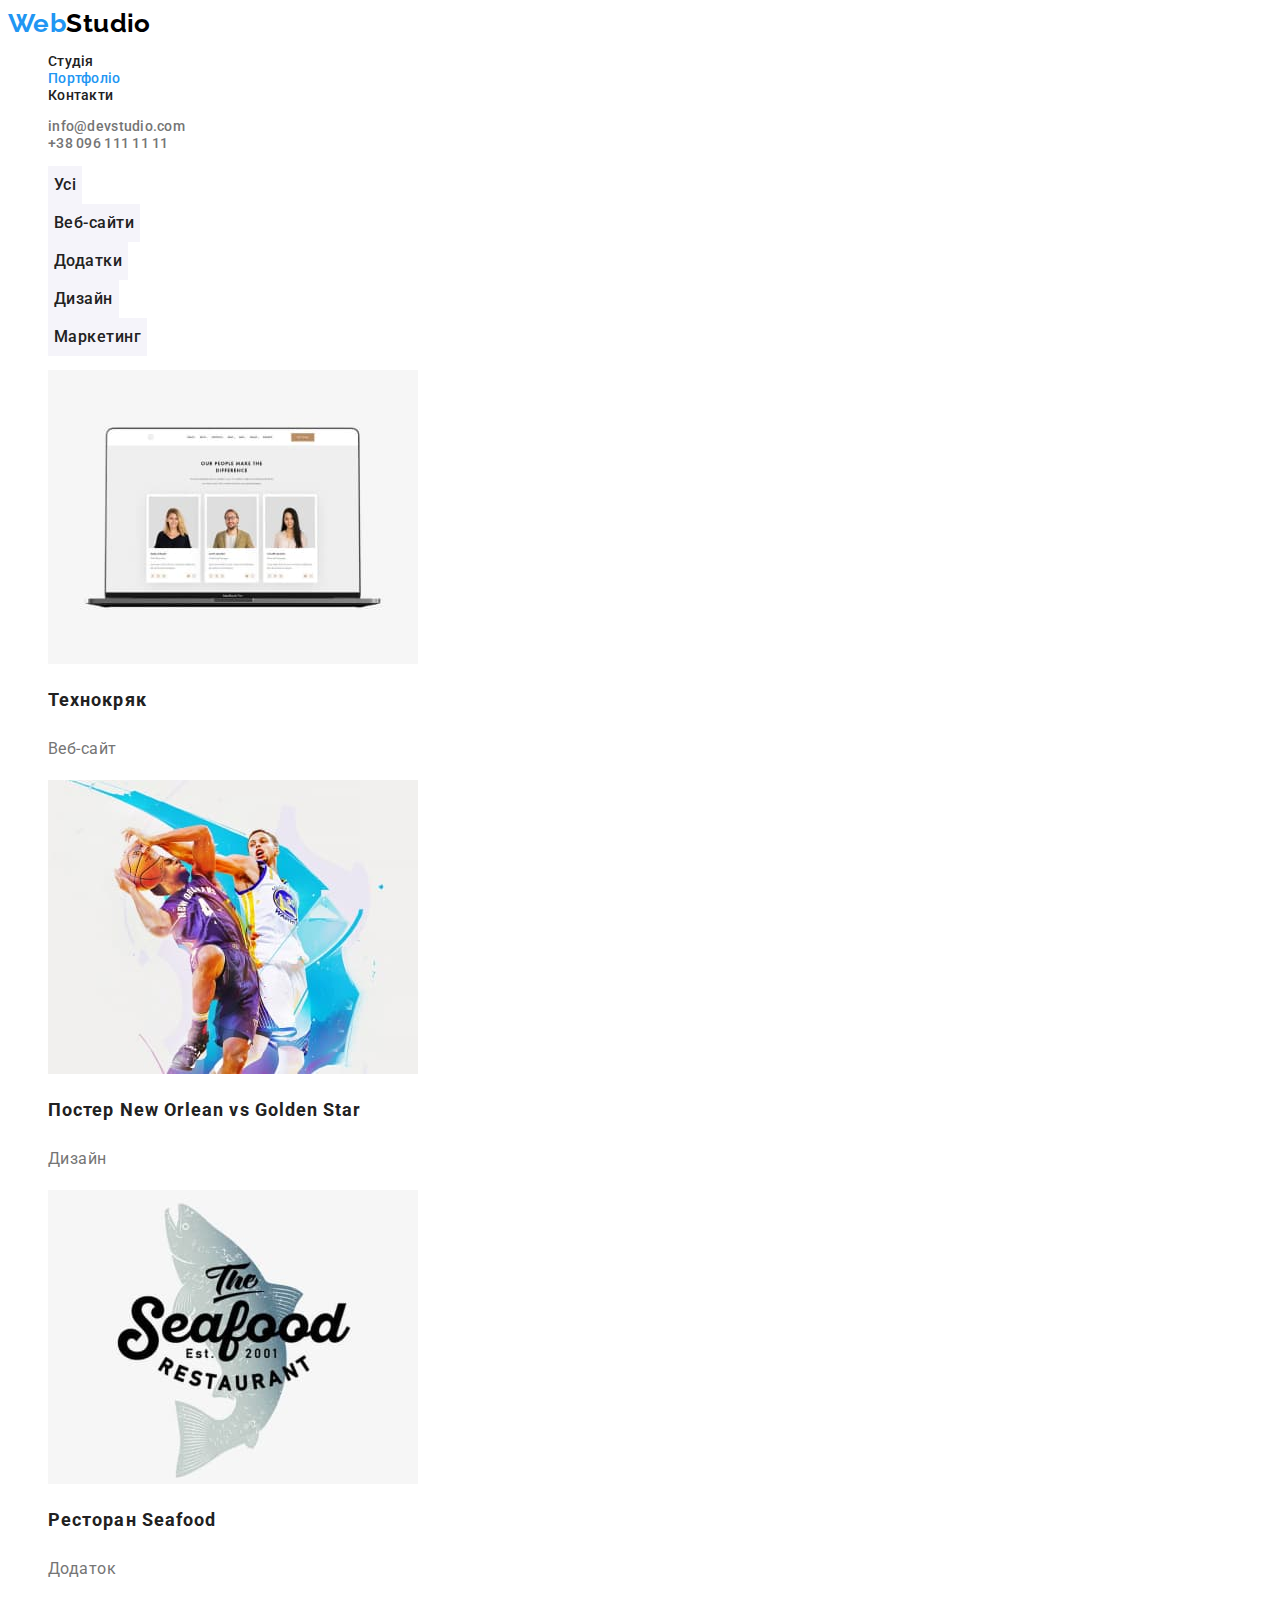
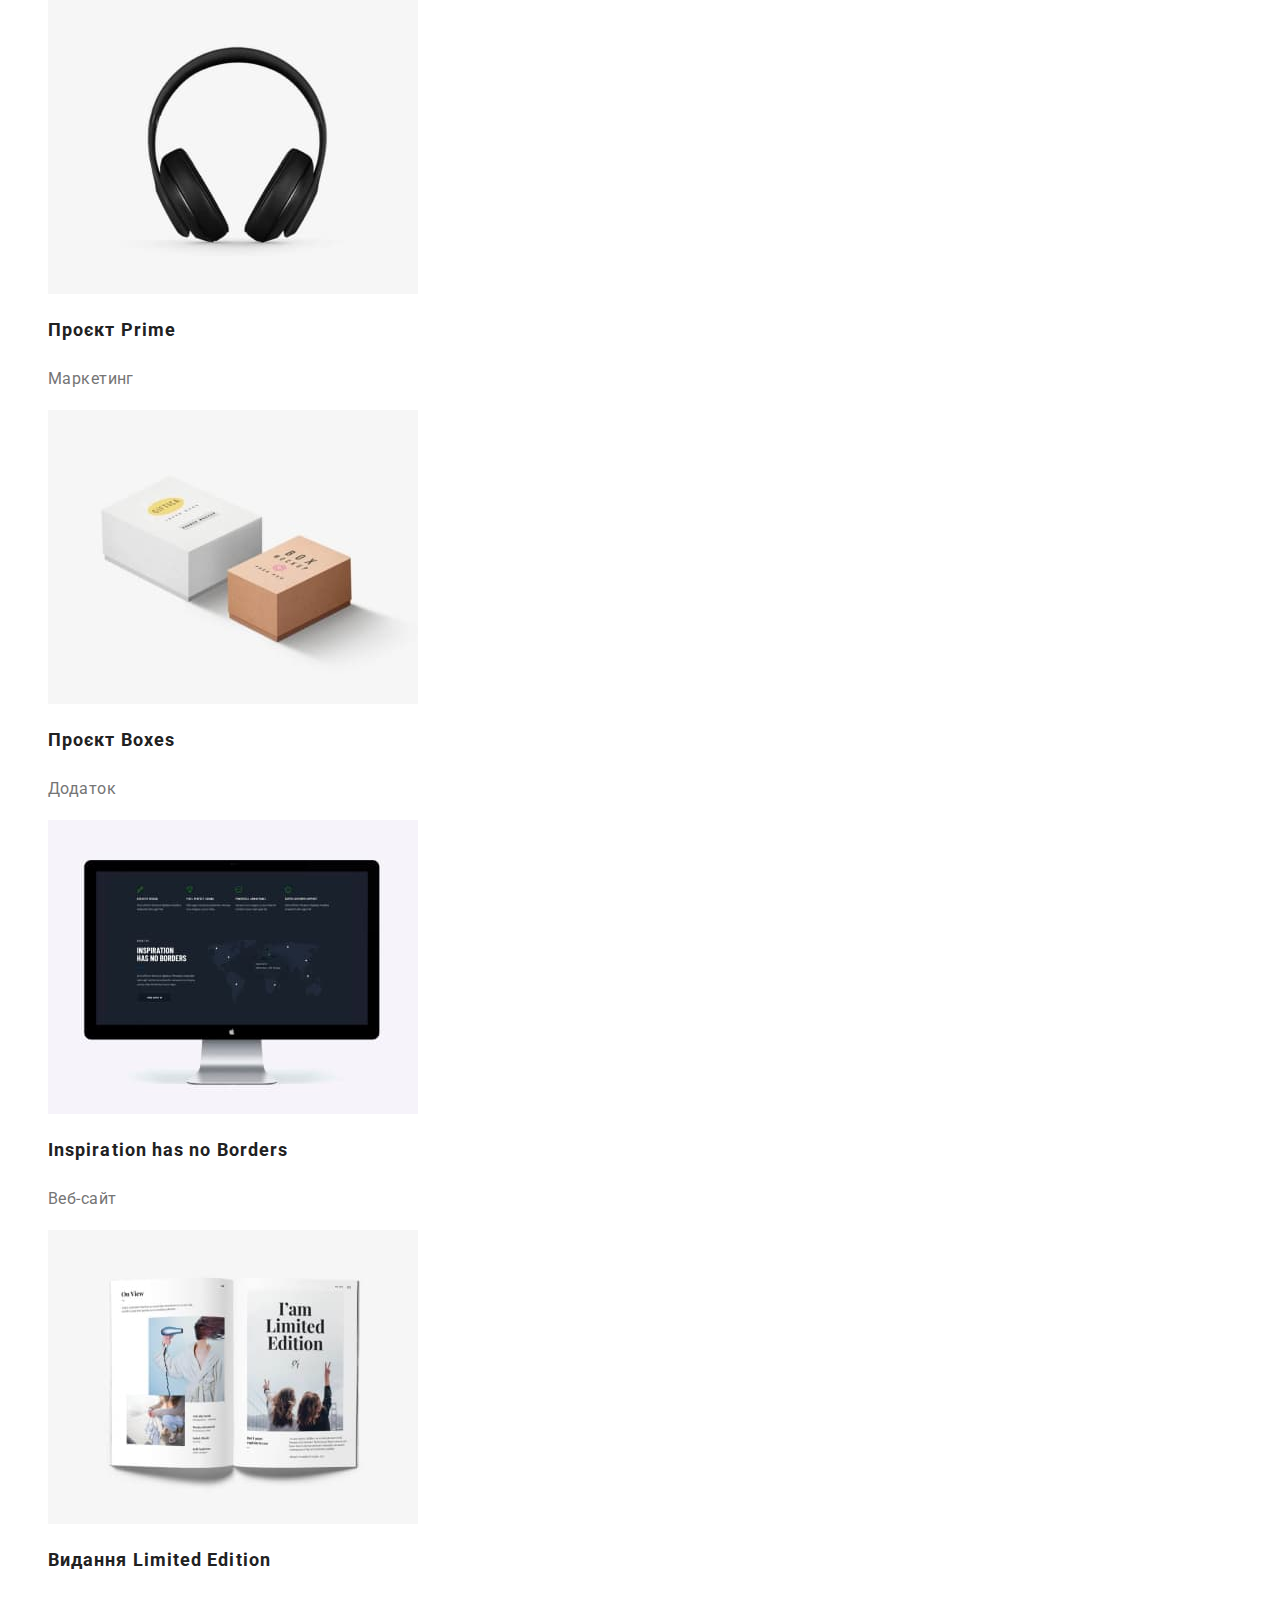
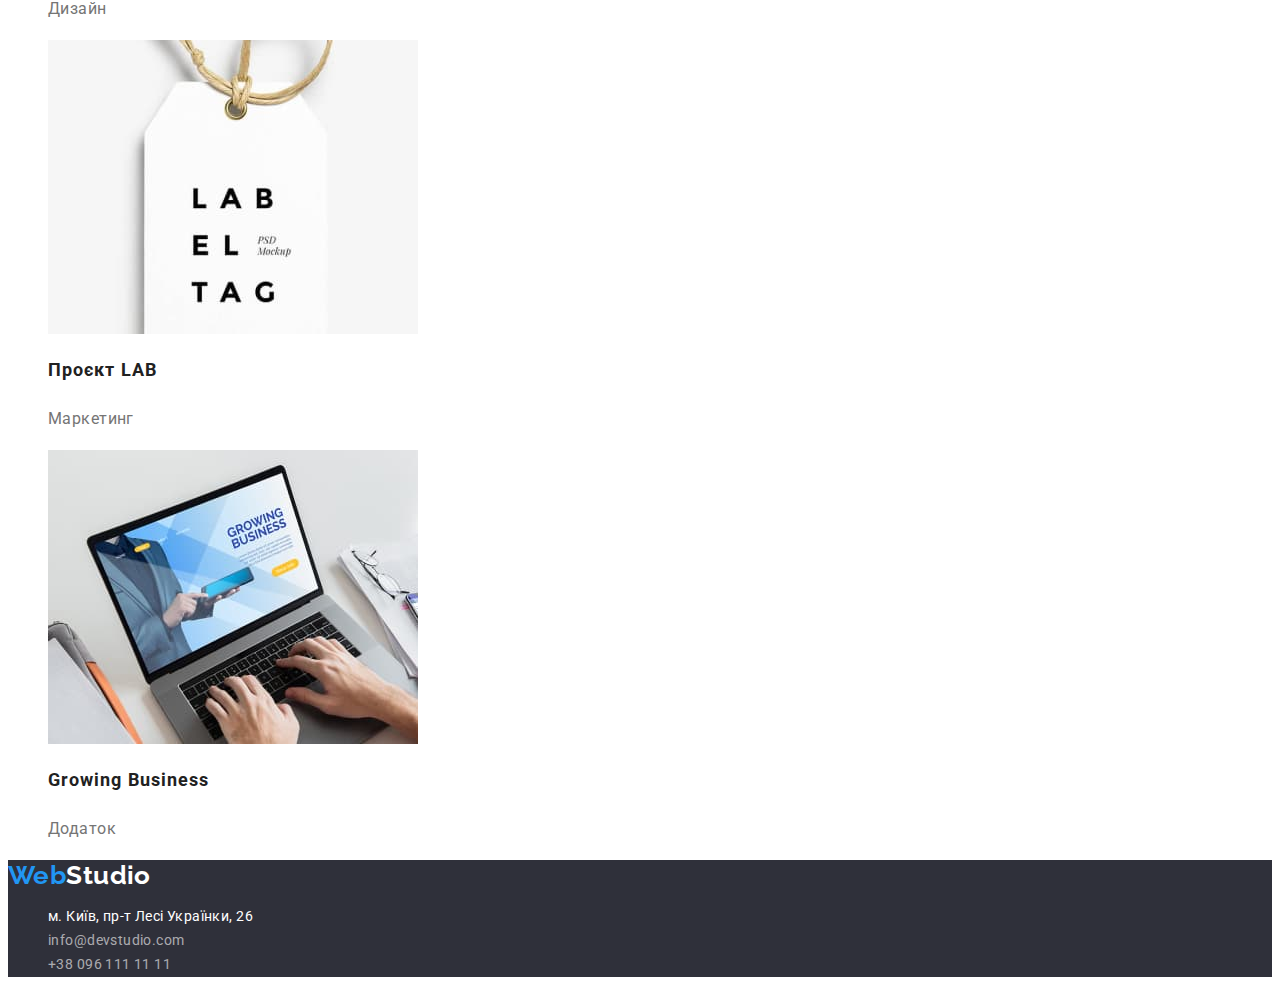
==== portfolio.html @ 0bc75263 "start" ====
<!DOCTYPE html>
<html lang="uk">
  <head>
    <meta charset="UTF-8" />
    <meta http-equiv="X-UA-Compatible" content="IE=edge" />
    <meta name="viewport" content="width=device-width, initial-scale=1.0" />
    <link rel="preconnect" href="https://fonts.googleapis.com" />
    <link rel="preconnect" href="https://fonts.gstatic.com" crossorigin />
    <link
      href="https://fonts.googleapis.com/css2?family=Raleway:wght@700&family=Roboto:wght@400;500;700;900&display=swap"
      rel="stylesheet"
    />
    <link rel="stylesheet" href="./css/styles.css" />
    <title>Портфоліо</title>
  </head>
  <body>
    <header>
      <nav>
        <a class="link logo" href=""
          >Web<span class="header-logo">Studio</span></a
        >
        <ul class="list">
          <li><a class="link header-nav" href="./index.html">Студія</a></li>
          <li><a class="link header-nav active-nav" href="">Портфоліо</a></li>
          <li><a class="link header-nav" href="">Контакти</a></li>
        </ul>
      </nav>

      <ul class="list">
        <li>
          <a class="link header-mail" href="mailto:info@devstudio.com"
            >info@devstudio.com</a
          >
        </li>
        <li>
          <a class="link header-tel" href="tel:+380961111111"
            >+38 096 111 11 11</a
          >
        </li>
      </ul>
    </header>

    <main>
      <section>
        <h1 class="visually-hidden">Портфоліо</h1>
        <ul class="list filter">
          <li>
            <button class="filter-button all-button" type="button">Усі</button>
          </li>
          <li>
            <button class="filter-button site-button" type="button">
              Веб-сайти
            </button>
          </li>
          <li>
            <button class="filter-button apps-button" type="button">
              Додатки
            </button>
          </li>
          <li>
            <button class="filter-button design-button" type="button">
              Дизайн
            </button>
          </li>
          <li>
            <button class="filter-button marketing-button" type="button">
              Маркетинг
            </button>
          </li>
        </ul>
        <ul class="list product">
          <li>
            <a class="link" href="">
              <img
                src="./images/portfolio/product1.jpg"
                alt="Сторінка"
                width="370"
                height="294"
              />
              <h2 class="product-title">Технокряк</h2>
              <p class="product-text">Веб-сайт</p>
            </a>
          </li>
          <li>
            <a class="link" href="">
              <img
                src="./images/portfolio/product2.jpg"
                alt="Баскетболісти"
                width="370"
                height="294"
              />
              <h2 class="product-title">Постер New Orlean vs Golden Star</h2>
              <p class="product-text">Дизайн</p>
            </a>
          </li>
          <li>
            <a class="link" href="">
              <img
                src="./images/portfolio/product3.jpg"
                alt="Риба"
                width="370"
                height="294"
              />
              <h2 class="product-title">Ресторан Seafood</h2>
              <p class="product-text">Додаток</p>
            </a>
          </li>
          <li>
            <a class="link" href="">
              <img
                src="./images/portfolio/product4.jpg"
                alt="Навушники"
                width="370"
                height="294"
              />
              <h2 class="product-title">Проєкт Prime</h2>
              <p class="product-text">Маркетинг</p>
            </a>
          </li>
          <li>
            <a class="link" href="">
              <img
                src="./images/portfolio/product5.jpg"
                alt="Дві коробки"
                width="370"
                height="294"
              />
              <h2 class="product-title">Проєкт Boxes</h2>
              <p class="product-text">Додаток</p>
            </a>
          </li>
          <li>
            <a class="link" href="">
              <img
                src="./images/portfolio/product6.jpg"
                alt="Сторінка"
                width="370"
                height="294"
              />
              <h2 class="product-title">Inspiration has no Borders</h2>
              <p class="product-text">Веб-сайт</p>
            </a>
          </li>
          <li>
            <a class="link" href="">
              <img
                src="./images/portfolio/product7.jpg"
                alt="Книга"
                width="370"
                height="294"
              />
              <h2 class="product-title">Видання Limited Edition</h2>
              <p class="product-text">Дизайн</p>
            </a>
          </li>
          <li>
            <a class="link" href="">
              <img
                src="./images/portfolio/product8.jpg"
                alt="Ярлик"
                width="370"
                height="294"
              />
              <h2 class="product-title">Проєкт LAB</h2>
              <p class="product-text">Маркетинг</p>
            </a>
          </li>
          <li>
            <a class="link" href="">
              <img
                src="./images/portfolio/product9.jpg"
                alt="Ноутбук"
                width="370"
                height="294"
              />
              <h2 class="product-title">Growing Business</h2>
              <p class="product-text">Додаток</p>
            </a>
          </li>
        </ul>
      </section>
    </main>

    <footer class="footer">
      <a class="link logo" href=""
        >Web<span class="footer-logo">Studio</span></a
      >
      <address>
        <ul class="list">
          <li>
            <a
              class="link footer-adress"
              href="https://goo.gl/maps/MHM2jNzYWEJxc3hFA"
              target="_blank"
              rel="noreferrer noopener"
              >м. Київ, пр-т Лесі Українки, 26</a
            >
          </li>
          <li>
            <a class="link footer-mail" href="mailto:info@devstudio.com"
              >info@devstudio.com</a
            >
          </li>
          <li>
            <a class="link footer-tel" href="tel:+380961111111"
              >+38 096 111 11 11</a
            >
          </li>
        </ul>
      </address>
    </footer>
  </body>
</html>
---- css/styles.css ----
:root {
  --primary-text-color: #212121;
  --secondery-text-color: #757575;
  --herobtntext-primbgd-color: #ffffff;
  --footer-mail-tel-color: rgba(255, 255, 255, 0.6);

  --hero-footer-bgd-color: #2f303a;
  --filter-btn-bgd-color: #f5f4fa;
  --btnbgd-linkactive-color: #2196f3;
  --btnhero-activebgd-color: #188ce8;
}

body {
  font-family: "Roboto", sans-serif;
  color: var(--primary-text-color);
  background-color: var(--herobtntext-primbgd-color);
  font-size: 14px;
  letter-spacing: 0.03em;
}

.list {
  list-style: none;
}

.link {
  text-decoration: none;
}

/* -------------------------Header------------------ */
.logo {
  font-family: "Raleway", sans-serif;
  font-weight: 700;
  font-size: 26px;
  line-height: 1.19;
  color: var(--btnbgd-linkactive-color);
}

.header-logo {
  color: #000000;
}

.header-nav {
  font-weight: 500;
  line-height: 1.14;
  letter-spacing: 0.02em;
  color: var(--primary-text-color);
}


.active-nav {
  color: var(--btnbgd-linkactive-color);
}

.header-nav:hover,
.header-nav:focus {
  color: var(--btnbgd-linkactive-color);
}

.header-tel,
.header-mail {
  font-weight: 500;
  line-height: 1.14;
  letter-spacing: 0.02em;
  color: var(--secondery-text-color);
}

.header-tel:hover,
.header-tel:focus,
.header-mail:hover,
.header-mail:focus {
  color: var(--btnbgd-linkactive-color);
}
/* ------------------------Main ---------------------*/
/* Hero */
.hero {
  background-color: var(--hero-footer-bgd-color);
}

.hero-title {
  font-weight: 900;
  font-size: 44px;
  line-height: 1.36;
  text-align: center;
  letter-spacing: 0.06em;
  text-transform: uppercase;

  color: var(--herobtntext-primbgd-color);
}

.hero-button {
  font-family: inherit;
  font-weight: 700;
  font-size: 16px;
  line-height: 1.88;
  letter-spacing: 0.06em;
  color: var(--herobtntext-primbgd-color);
  background-color: var(--btnbgd-linkactive-color);
  box-shadow: 0px 4px 4px rgba(0, 0, 0, 0.15);
  border-radius: 4px;
}

.hero-button:hover,
.hero-button:focus {
  background: var(--btnhero-activebgd-color);
}

/* Features */

/* ------------hidden title------------ */
.visually-hidden {
  position: absolute;
  width: 1px;
  height: 1px;
  margin: -1px;
  border: 0;
  padding: 0;
  white-space: nowrap;
  clip-path: inset(100%);
  clip: rect(0 0 0 0);
  overflow: hidden;
}
/* ------------hidden title------------ */
.features-title {
  font-weight: 700;
  font-size: 14px;
  line-height: 1.14;
  text-transform: uppercase;
}

.features-text {
  line-height: 1.71;
  color: var(--secondery-text-color);
}

/* Applications */
.apps,
.team {
  font-weight: 700;
  font-size: 36px;
  line-height: 1.17;
  text-align: center;
}

/* Team */
.team-member {
  font-weight: 500;
  font-size: 16px;
  line-height: 1.19;
}

.team-position {
  font-size: 16px;
  line-height: 1.19;
  color: var(--secondery-text-color);
}

/* ------------------------Footer--------------------- */
.footer {
  background-color: var(--hero-footer-bgd-color);
}

.footer-logo {
  color: var(--herobtntext-primbgd-color);
}

.footer-adress {
  font-style: normal;
  line-height: 1.71;
  color: var(--herobtntext-primbgd-color);
}

.footer-mail,
.footer-tel {
  font-style: normal;
  line-height: 1.71;
  color: var(--footer-mail-tel-color);
}

.footer-adress:hover,
.footer-adress:focus,
.footer-mail:hover,
.footer-mail:focus,
.footer-tel:hover,
.footer-tel:focus {
  color: var(--btnbgd-linkactive-color);
}

/* -------------------------------------------------- */
/* Portfolio.html */
/* -------------------------------------------------- */

/* Main */
.filter-button {
  font-family: inherit;
  font-weight: 500;
  font-size: 16px;
  line-height: 1.62;
  text-align: center;
  letter-spacing: 0.03em;
  color: var(--primary-text-color);

  height: 38px;
  background: var(--filter-btn-bgd-color);
  border: none;

  cursor: pointer;
}

.filter-button:hover {
  background: var(--btnbgd-linkactive-color);
  box-shadow: 0px 3px 1px rgba(0, 0, 0, 0.1), 0px 1px 2px rgba(0, 0, 0, 0.08),
    0px 2px 2px rgba(0, 0, 0, 0.12);
  border-radius: 4px;
  color: var(--herobtntext-primbgd-color);
}

.product-title {
  font-weight: 700;
  font-size: 18px;
  line-height: 2;
  letter-spacing: 0.06em;
  color: var(--primary-text-color);
}

.product-text {
  font-size: 16px;
  line-height: 1.88;
  color: var(--secondery-text-color);
}
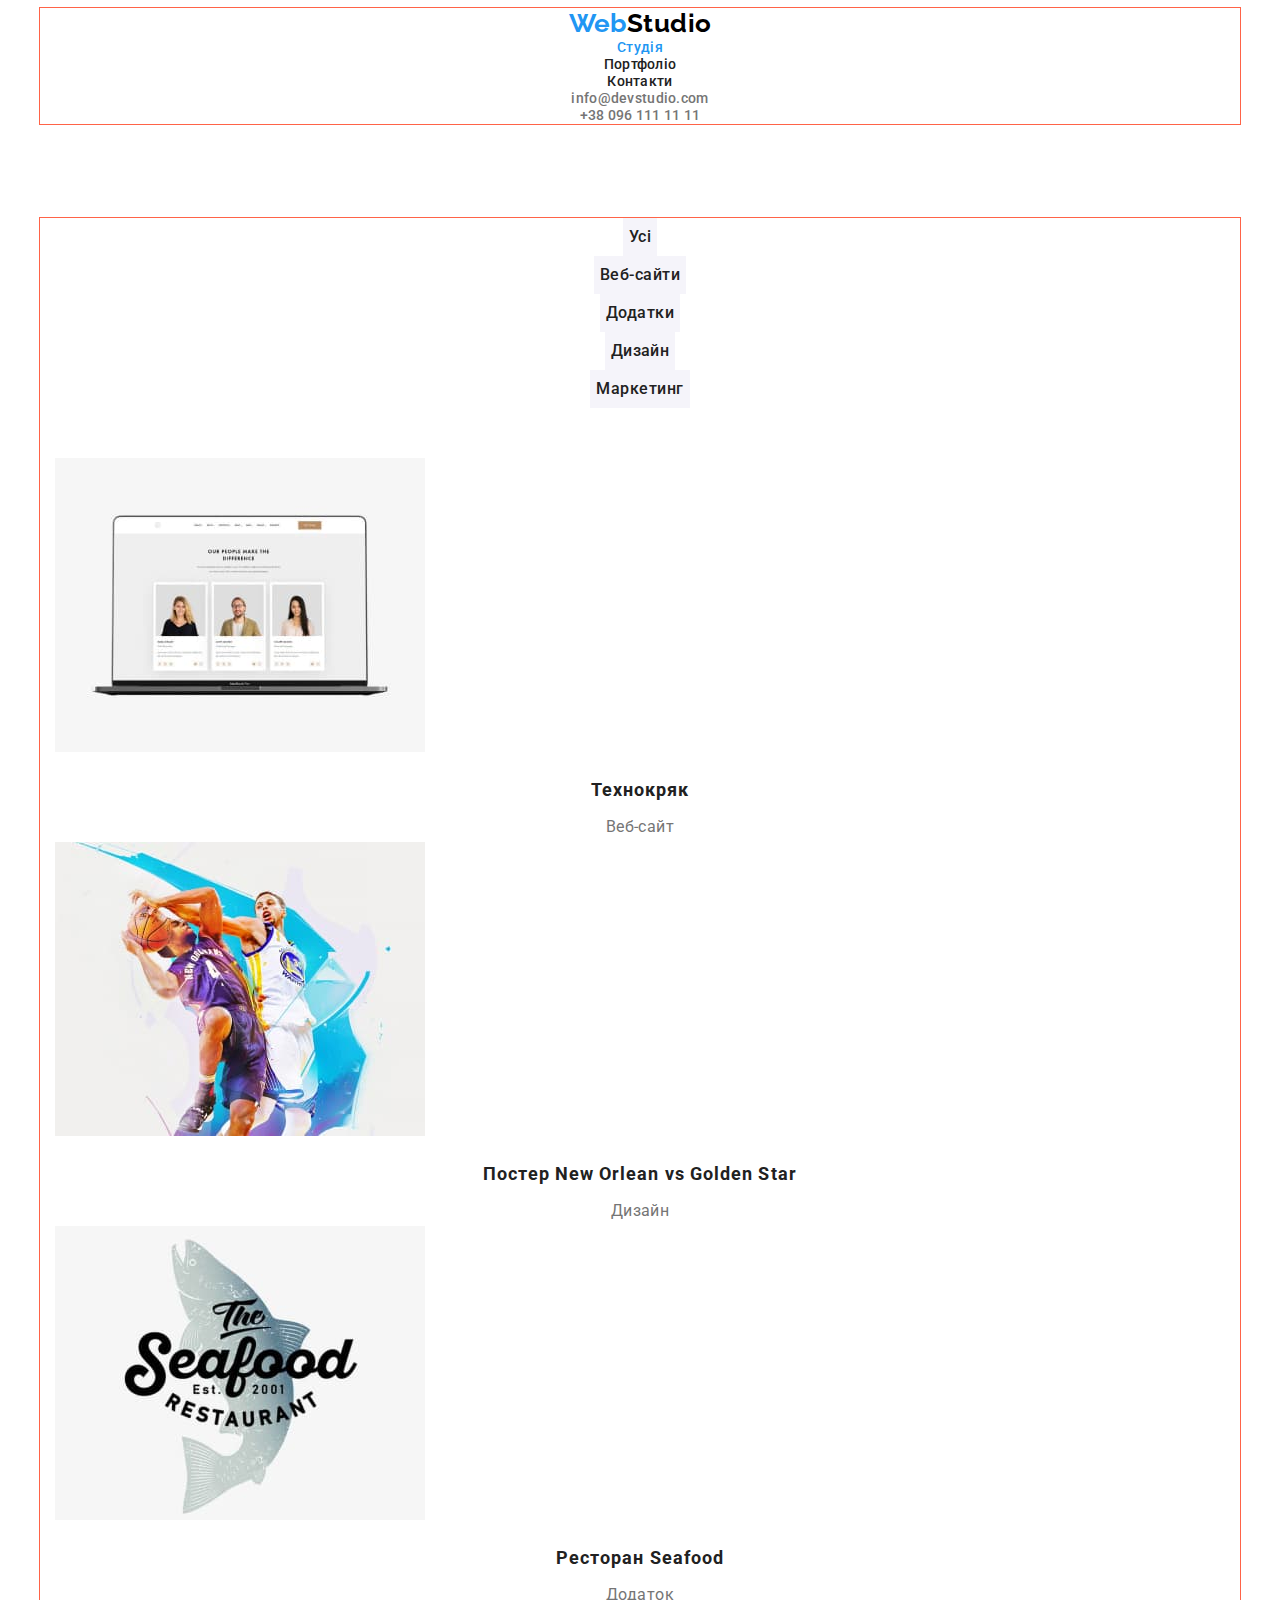
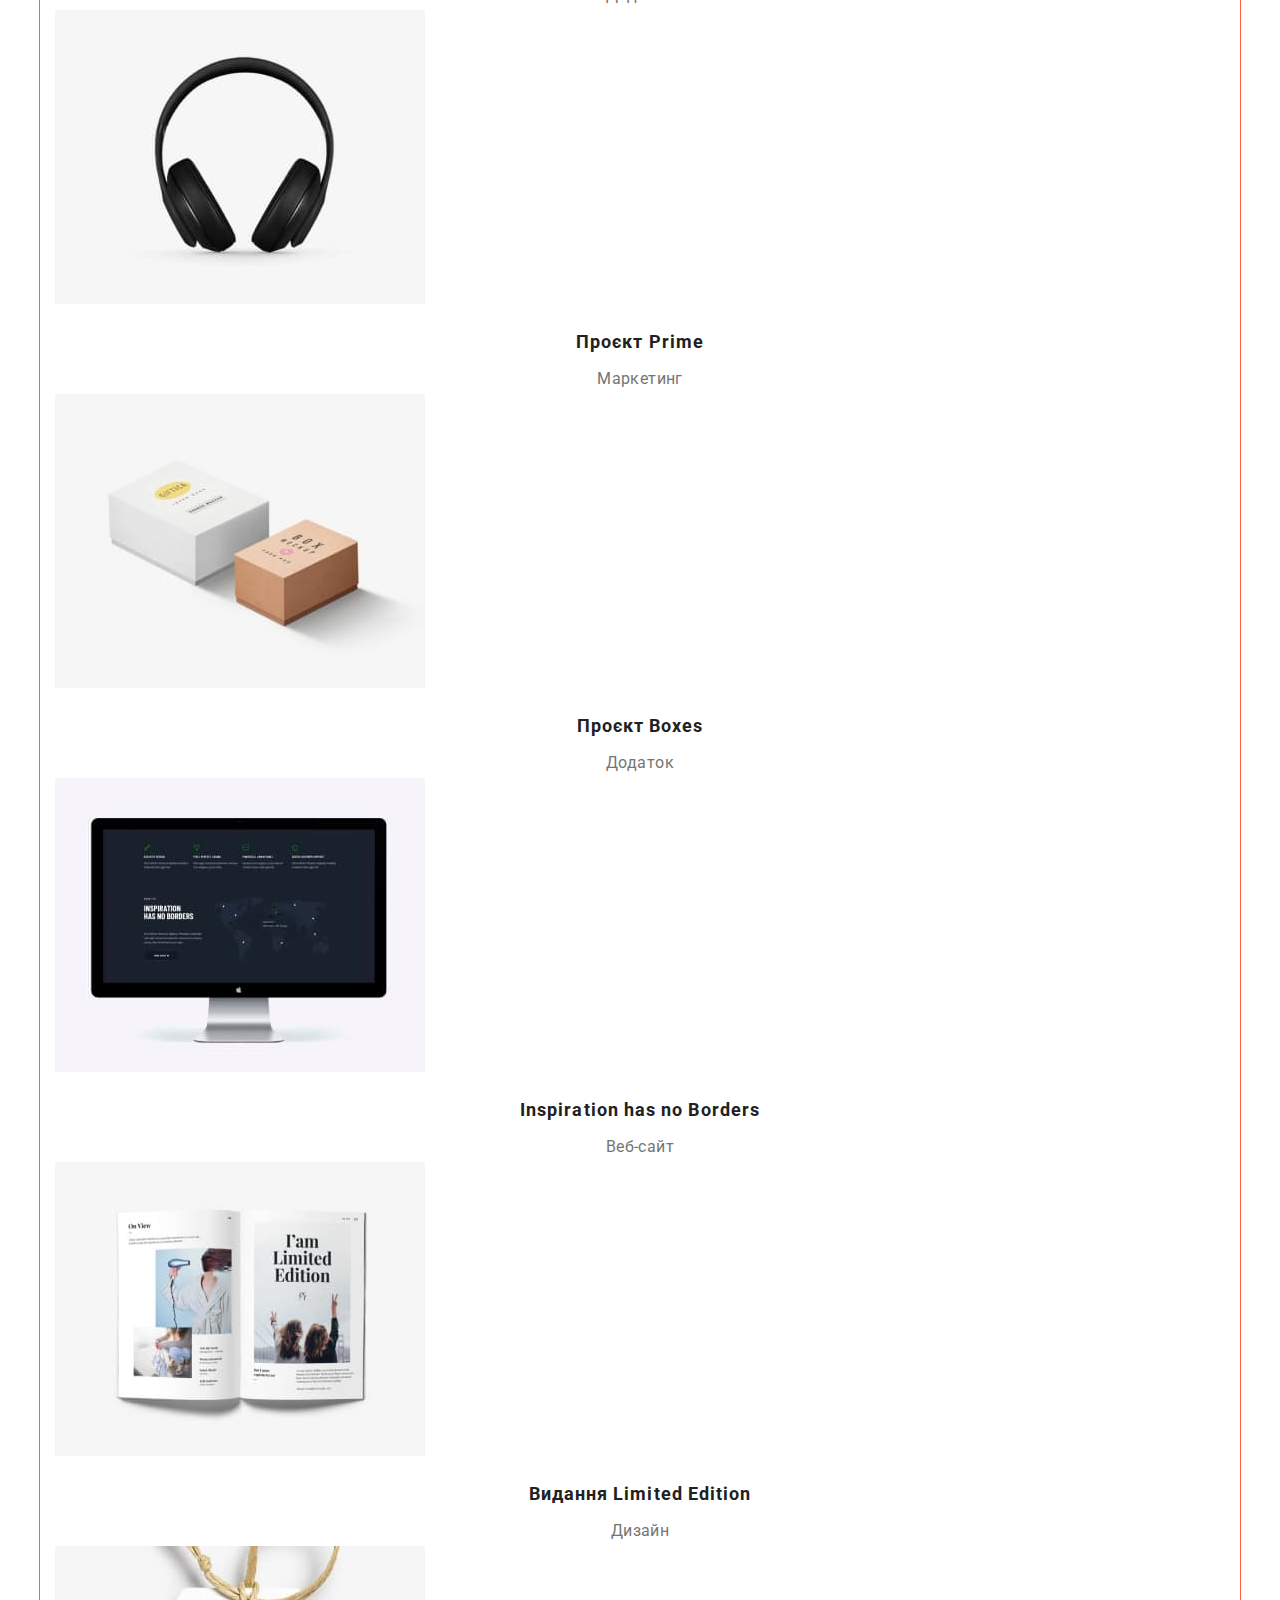
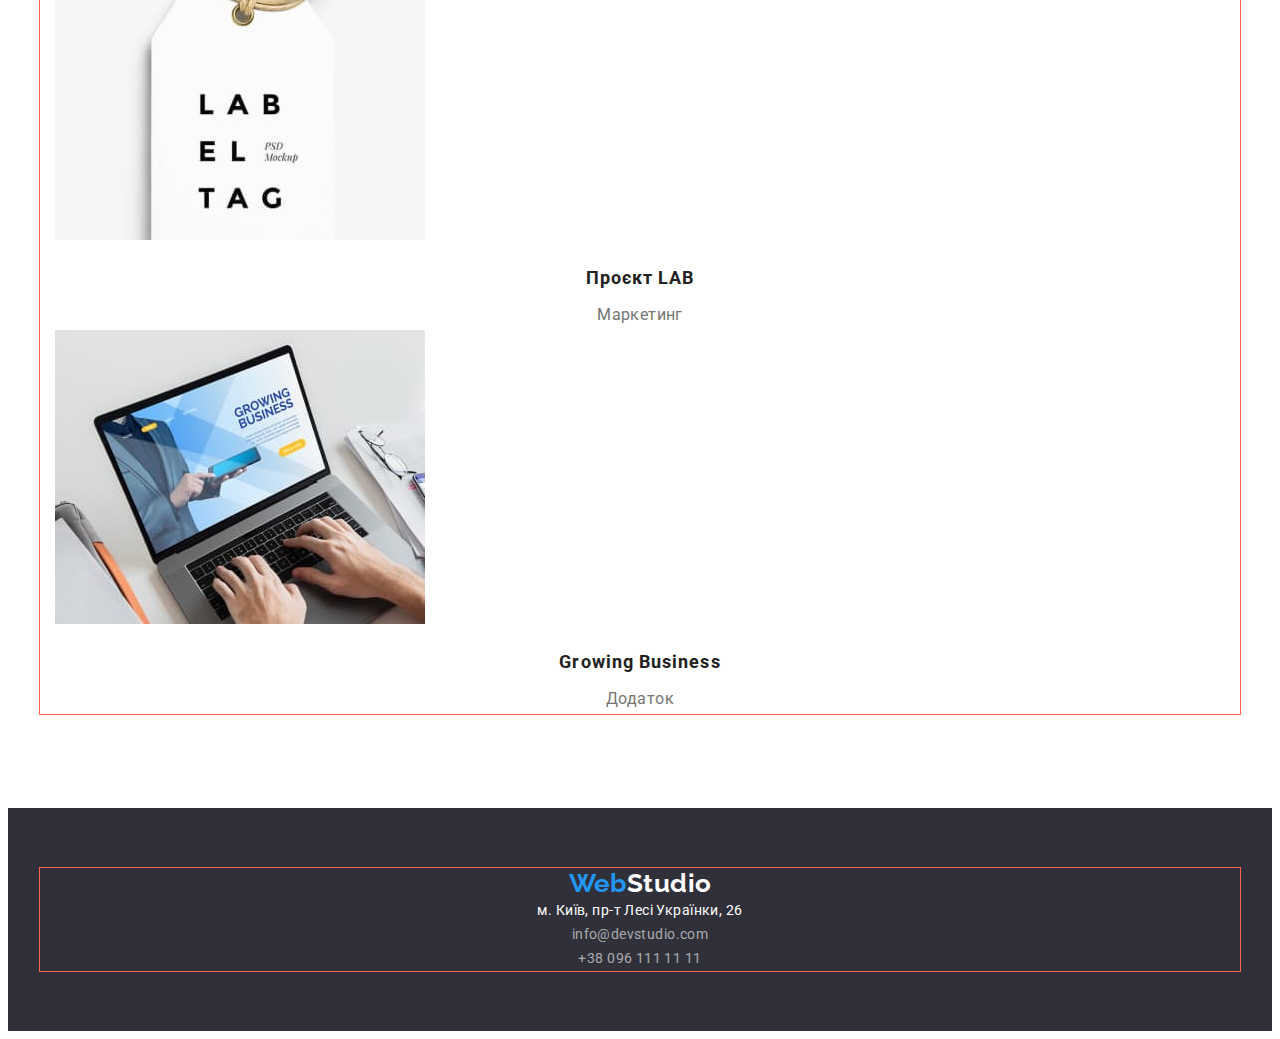
==== commit 41e324b9: "blocks" ====
--- a/portfolio.html
+++ b/portfolio.html
@@ -10,204 +10,221 @@
       href="https://fonts.googleapis.com/css2?family=Raleway:wght@700&family=Roboto:wght@400;500;700;900&display=swap"
       rel="stylesheet"
     />
+    <link
+      rel="stylesheet"
+      href="https://cdnjs.cloudflare.com/ajax/libs/modern-normalize/1.1.0/modern-normalize.min.css"
+      integrity="sha512-wpPYUAdjBVSE4KJnH1VR1HeZfpl1ub8YT/NKx4PuQ5NmX2tKuGu6U/JRp5y+Y8XG2tV+wKQpNHVUX03MfMFn9Q=="
+      crossorigin="anonymous"
+      referrerpolicy="no-referrer"
+    />
     <link rel="stylesheet" href="./css/styles.css" />
     <title>Портфоліо</title>
   </head>
   <body>
     <header>
-      <nav>
-        <a class="link logo" href=""
-          >Web<span class="header-logo">Studio</span></a
-        >
+      <div class="container">
+        <nav>
+          <a class="link logo" href=""
+            >Web<span class="header-logo">Studio</span></a
+          >
+          <ul class="list">
+            <li><a class="link header-nav active-nav" href="">Студія</a></li>
+            <li>
+              <a class="link header-nav" href="./portfolio.html">Портфоліо</a>
+            </li>
+            <li><a class="link header-nav" href="">Контакти</a></li>
+          </ul>
+        </nav>
+
         <ul class="list">
-          <li><a class="link header-nav" href="./index.html">Студія</a></li>
-          <li><a class="link header-nav active-nav" href="">Портфоліо</a></li>
-          <li><a class="link header-nav" href="">Контакти</a></li>
+          <li>
+            <a class="link header-mail" href="mailto:info@devstudio.com"
+              >info@devstudio.com</a
+            >
+          </li>
+          <li>
+            <a class="link header-tel" href="tel:+380961111111"
+              >+38 096 111 11 11</a
+            >
+          </li>
         </ul>
-      </nav>
-
-      <ul class="list">
-        <li>
-          <a class="link header-mail" href="mailto:info@devstudio.com"
-            >info@devstudio.com</a
-          >
-        </li>
-        <li>
-          <a class="link header-tel" href="tel:+380961111111"
-            >+38 096 111 11 11</a
-          >
-        </li>
-      </ul>
+      </div>
     </header>
 
     <main>
-      <section>
-        <h1 class="visually-hidden">Портфоліо</h1>
-        <ul class="list filter">
-          <li>
-            <button class="filter-button all-button" type="button">Усі</button>
-          </li>
-          <li>
-            <button class="filter-button site-button" type="button">
-              Веб-сайти
-            </button>
-          </li>
-          <li>
-            <button class="filter-button apps-button" type="button">
-              Додатки
-            </button>
-          </li>
-          <li>
-            <button class="filter-button design-button" type="button">
-              Дизайн
-            </button>
-          </li>
-          <li>
-            <button class="filter-button marketing-button" type="button">
-              Маркетинг
-            </button>
-          </li>
-        </ul>
-        <ul class="list product">
-          <li>
-            <a class="link" href="">
-              <img
-                src="./images/portfolio/product1.jpg"
-                alt="Сторінка"
-                width="370"
-                height="294"
-              />
-              <h2 class="product-title">Технокряк</h2>
-              <p class="product-text">Веб-сайт</p>
-            </a>
-          </li>
-          <li>
-            <a class="link" href="">
-              <img
-                src="./images/portfolio/product2.jpg"
-                alt="Баскетболісти"
-                width="370"
-                height="294"
-              />
-              <h2 class="product-title">Постер New Orlean vs Golden Star</h2>
-              <p class="product-text">Дизайн</p>
-            </a>
-          </li>
-          <li>
-            <a class="link" href="">
-              <img
-                src="./images/portfolio/product3.jpg"
-                alt="Риба"
-                width="370"
-                height="294"
-              />
-              <h2 class="product-title">Ресторан Seafood</h2>
-              <p class="product-text">Додаток</p>
-            </a>
-          </li>
-          <li>
-            <a class="link" href="">
-              <img
-                src="./images/portfolio/product4.jpg"
-                alt="Навушники"
-                width="370"
-                height="294"
-              />
-              <h2 class="product-title">Проєкт Prime</h2>
-              <p class="product-text">Маркетинг</p>
-            </a>
-          </li>
-          <li>
-            <a class="link" href="">
-              <img
-                src="./images/portfolio/product5.jpg"
-                alt="Дві коробки"
-                width="370"
-                height="294"
-              />
-              <h2 class="product-title">Проєкт Boxes</h2>
-              <p class="product-text">Додаток</p>
-            </a>
-          </li>
-          <li>
-            <a class="link" href="">
-              <img
-                src="./images/portfolio/product6.jpg"
-                alt="Сторінка"
-                width="370"
-                height="294"
-              />
-              <h2 class="product-title">Inspiration has no Borders</h2>
-              <p class="product-text">Веб-сайт</p>
-            </a>
-          </li>
-          <li>
-            <a class="link" href="">
-              <img
-                src="./images/portfolio/product7.jpg"
-                alt="Книга"
-                width="370"
-                height="294"
-              />
-              <h2 class="product-title">Видання Limited Edition</h2>
-              <p class="product-text">Дизайн</p>
-            </a>
-          </li>
-          <li>
-            <a class="link" href="">
-              <img
-                src="./images/portfolio/product8.jpg"
-                alt="Ярлик"
-                width="370"
-                height="294"
-              />
-              <h2 class="product-title">Проєкт LAB</h2>
-              <p class="product-text">Маркетинг</p>
-            </a>
-          </li>
-          <li>
-            <a class="link" href="">
-              <img
-                src="./images/portfolio/product9.jpg"
-                alt="Ноутбук"
-                width="370"
-                height="294"
-              />
-              <h2 class="product-title">Growing Business</h2>
-              <p class="product-text">Додаток</p>
-            </a>
-          </li>
-        </ul>
+      <section class="section">
+        <div class="container">
+          <h1 class="visually-hidden">Портфоліо</h1>
+          <ul class="list filter">
+            <li>
+              <button class="filter-button all-button" type="button">
+                Усі
+              </button>
+            </li>
+            <li>
+              <button class="filter-button site-button" type="button">
+                Веб-сайти
+              </button>
+            </li>
+            <li>
+              <button class="filter-button apps-button" type="button">
+                Додатки
+              </button>
+            </li>
+            <li>
+              <button class="filter-button design-button" type="button">
+                Дизайн
+              </button>
+            </li>
+            <li>
+              <button class="filter-button marketing-button" type="button">
+                Маркетинг
+              </button>
+            </li>
+          </ul>
+          <ul class="list product">
+            <li>
+              <a class="link" href="">
+                <img
+                  src="./images/portfolio/product1.jpg"
+                  alt="Сторінка"
+                  width="370"
+                  height="294"
+                />
+                <h2 class="product-title">Технокряк</h2>
+                <p class="product-text">Веб-сайт</p>
+              </a>
+            </li>
+            <li>
+              <a class="link" href="">
+                <img
+                  src="./images/portfolio/product2.jpg"
+                  alt="Баскетболісти"
+                  width="370"
+                  height="294"
+                />
+                <h2 class="product-title">Постер New Orlean vs Golden Star</h2>
+                <p class="product-text">Дизайн</p>
+              </a>
+            </li>
+            <li>
+              <a class="link" href="">
+                <img
+                  src="./images/portfolio/product3.jpg"
+                  alt="Риба"
+                  width="370"
+                  height="294"
+                />
+                <h2 class="product-title">Ресторан Seafood</h2>
+                <p class="product-text">Додаток</p>
+              </a>
+            </li>
+            <li>
+              <a class="link" href="">
+                <img
+                  src="./images/portfolio/product4.jpg"
+                  alt="Навушники"
+                  width="370"
+                  height="294"
+                />
+                <h2 class="product-title">Проєкт Prime</h2>
+                <p class="product-text">Маркетинг</p>
+              </a>
+            </li>
+            <li>
+              <a class="link" href="">
+                <img
+                  src="./images/portfolio/product5.jpg"
+                  alt="Дві коробки"
+                  width="370"
+                  height="294"
+                />
+                <h2 class="product-title">Проєкт Boxes</h2>
+                <p class="product-text">Додаток</p>
+              </a>
+            </li>
+            <li>
+              <a class="link" href="">
+                <img
+                  src="./images/portfolio/product6.jpg"
+                  alt="Сторінка"
+                  width="370"
+                  height="294"
+                />
+                <h2 class="product-title">Inspiration has no Borders</h2>
+                <p class="product-text">Веб-сайт</p>
+              </a>
+            </li>
+            <li>
+              <a class="link" href="">
+                <img
+                  src="./images/portfolio/product7.jpg"
+                  alt="Книга"
+                  width="370"
+                  height="294"
+                />
+                <h2 class="product-title">Видання Limited Edition</h2>
+                <p class="product-text">Дизайн</p>
+              </a>
+            </li>
+            <li>
+              <a class="link" href="">
+                <img
+                  src="./images/portfolio/product8.jpg"
+                  alt="Ярлик"
+                  width="370"
+                  height="294"
+                />
+                <h2 class="product-title">Проєкт LAB</h2>
+                <p class="product-text">Маркетинг</p>
+              </a>
+            </li>
+            <li>
+              <a class="link" href="">
+                <img
+                  src="./images/portfolio/product9.jpg"
+                  alt="Ноутбук"
+                  width="370"
+                  height="294"
+                />
+                <h2 class="product-title">Growing Business</h2>
+                <p class="product-text">Додаток</p>
+              </a>
+            </li>
+          </ul>
+        </div>
       </section>
     </main>
 
     <footer class="footer">
-      <a class="link logo" href=""
-        >Web<span class="footer-logo">Studio</span></a
-      >
-      <address>
-        <ul class="list">
-          <li>
-            <a
-              class="link footer-adress"
-              href="https://goo.gl/maps/MHM2jNzYWEJxc3hFA"
-              target="_blank"
-              rel="noreferrer noopener"
-              >м. Київ, пр-т Лесі Українки, 26</a
-            >
-          </li>
-          <li>
-            <a class="link footer-mail" href="mailto:info@devstudio.com"
-              >info@devstudio.com</a
-            >
-          </li>
-          <li>
-            <a class="link footer-tel" href="tel:+380961111111"
-              >+38 096 111 11 11</a
-            >
-          </li>
-        </ul>
-      </address>
+      <div class="container">
+        <a class="link logo" href=""
+          >Web<span class="footer-logo">Studio</span></a
+        >
+        <address>
+          <ul class="list">
+            <li>
+              <a
+                class="link footer-adress"
+                href="https://goo.gl/maps/MHM2jNzYWEJxc3hFA"
+                target="_blank"
+                rel="noreferrer noopener"
+                >м. Київ, пр-т Лесі Українки, 26</a
+              >
+            </li>
+            <li>
+              <a class="link footer-mail" href="mailto:info@devstudio.com"
+                >info@devstudio.com</a
+              >
+            </li>
+            <li>
+              <a class="link footer-tel" href="tel:+380961111111"
+                >+38 096 111 11 11</a
+              >
+            </li>
+          </ul>
+        </address>
+      </div>
     </footer>
   </body>
 </html>
--- a/css/styles.css
+++ b/css/styles.css
@@ -20,10 +20,31 @@
 
 .list {
   list-style: none;
+  padding: 0;
+  margin: 0;
 }
 
 .link {
   text-decoration: none;
+}
+
+img {
+  display: block;
+}
+
+.container {
+  width: 1170px;
+  padding-left: 15px;
+  padding-right: 15px;
+  margin-left: auto;
+  margin-right: auto;
+  text-align: center;
+  outline: 1px solid tomato;
+}
+
+.section {
+  padding-top: 94px;
+  padding-bottom: 94px;
 }
 
 /* -------------------------Header------------------ */
@@ -45,7 +66,6 @@
   letter-spacing: 0.02em;
   color: var(--primary-text-color);
 }
-
 
 .active-nav {
   color: var(--btnbgd-linkactive-color);
@@ -73,21 +93,39 @@
 /* ------------------------Main ---------------------*/
 /* Hero */
 .hero {
+  padding-top: 200px;
+  padding-bottom: 200px;
   background-color: var(--hero-footer-bgd-color);
 }
 
 .hero-title {
+  padding-bottom: 30px;
+  max-width: 696px;
+  display: block;
+  margin-left: auto;
+  margin-right: auto;
+
   font-weight: 900;
   font-size: 44px;
   line-height: 1.36;
-  text-align: center;
   letter-spacing: 0.06em;
   text-transform: uppercase;
 
   color: var(--herobtntext-primbgd-color);
+
+  margin-top: 0;
+  margin-bottom: 0;
 }
 
 .hero-button {
+  box-sizing: border-box;
+  display: block;
+  margin-left: auto;
+  margin-right: auto;
+
+  width: 216px;
+  height: 50px;
+  padding: 10px 10px;
   font-family: inherit;
   font-weight: 700;
   font-size: 16px;
@@ -97,6 +135,7 @@
   background-color: var(--btnbgd-linkactive-color);
   box-shadow: 0px 4px 4px rgba(0, 0, 0, 0.15);
   border-radius: 4px;
+  border-color: transparent;
 }
 
 .hero-button:hover,
@@ -125,37 +164,69 @@
   font-size: 14px;
   line-height: 1.14;
   text-transform: uppercase;
+
+  margin-top: 0;
+  margin-bottom: 10px;
 }
 
 .features-text {
   line-height: 1.71;
   color: var(--secondery-text-color);
+  margin-top: 0;
+  margin-bottom: 0;
 }
 
 /* Applications */
+.applications {
+  padding-top: 0;
+}
+
+.apps {
+  /* margin-bottom: 50px; */
+}
+
 .apps,
-.team {
+.team-title {
   font-weight: 700;
   font-size: 36px;
   line-height: 1.17;
   text-align: center;
+
+  margin-top: 0;
+  margin-bottom: 50px;
 }
 
 /* Team */
+.team {
+  background-color: var(--filter-btn-bgd-color);
+}
+
+.team-card {
+  padding-bottom: 30px;
+}
+
 .team-member {
   font-weight: 500;
   font-size: 16px;
   line-height: 1.19;
+
+  margin-top: 30px;
+  margin-bottom: 10px;
 }
 
 .team-position {
   font-size: 16px;
   line-height: 1.19;
   color: var(--secondery-text-color);
+
+  margin-top: 0;
+  margin-bottom: 0;
 }
 
 /* ------------------------Footer--------------------- */
 .footer {
+  padding-top: 60px;
+  padding-bottom: 60px;
   background-color: var(--hero-footer-bgd-color);
 }
 
@@ -190,6 +261,11 @@
 /* -------------------------------------------------- */
 
 /* Main */
+
+.filter {
+  margin-bottom: 50px;
+}
+
 .filter-button {
   font-family: inherit;
   font-weight: 500;
@@ -220,10 +296,15 @@
   line-height: 2;
   letter-spacing: 0.06em;
   color: var(--primary-text-color);
+  margin-top: 20px;
+  margin-bottom: 4px;
+
 }
 
 .product-text {
   font-size: 16px;
   line-height: 1.88;
   color: var(--secondery-text-color);
-}
+  margin-top: 0;
+  margin-bottom: 0;
+}
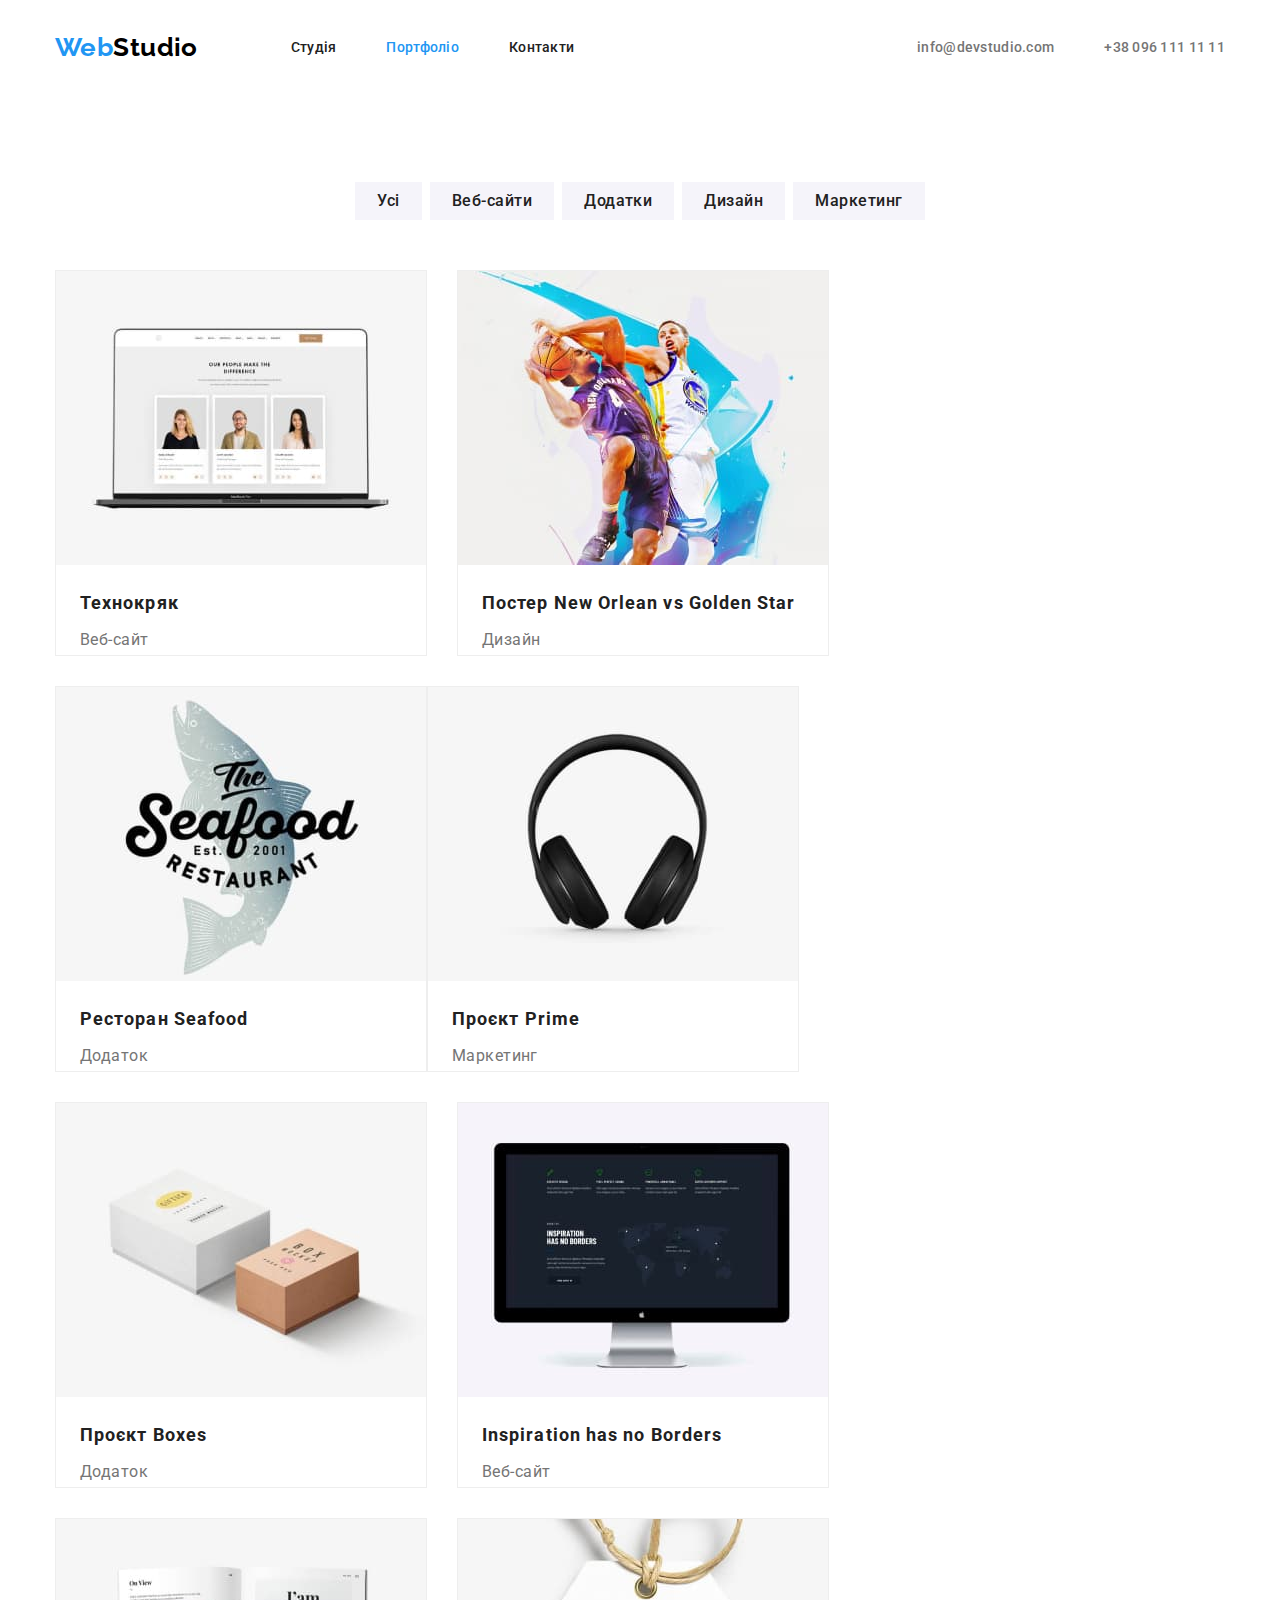
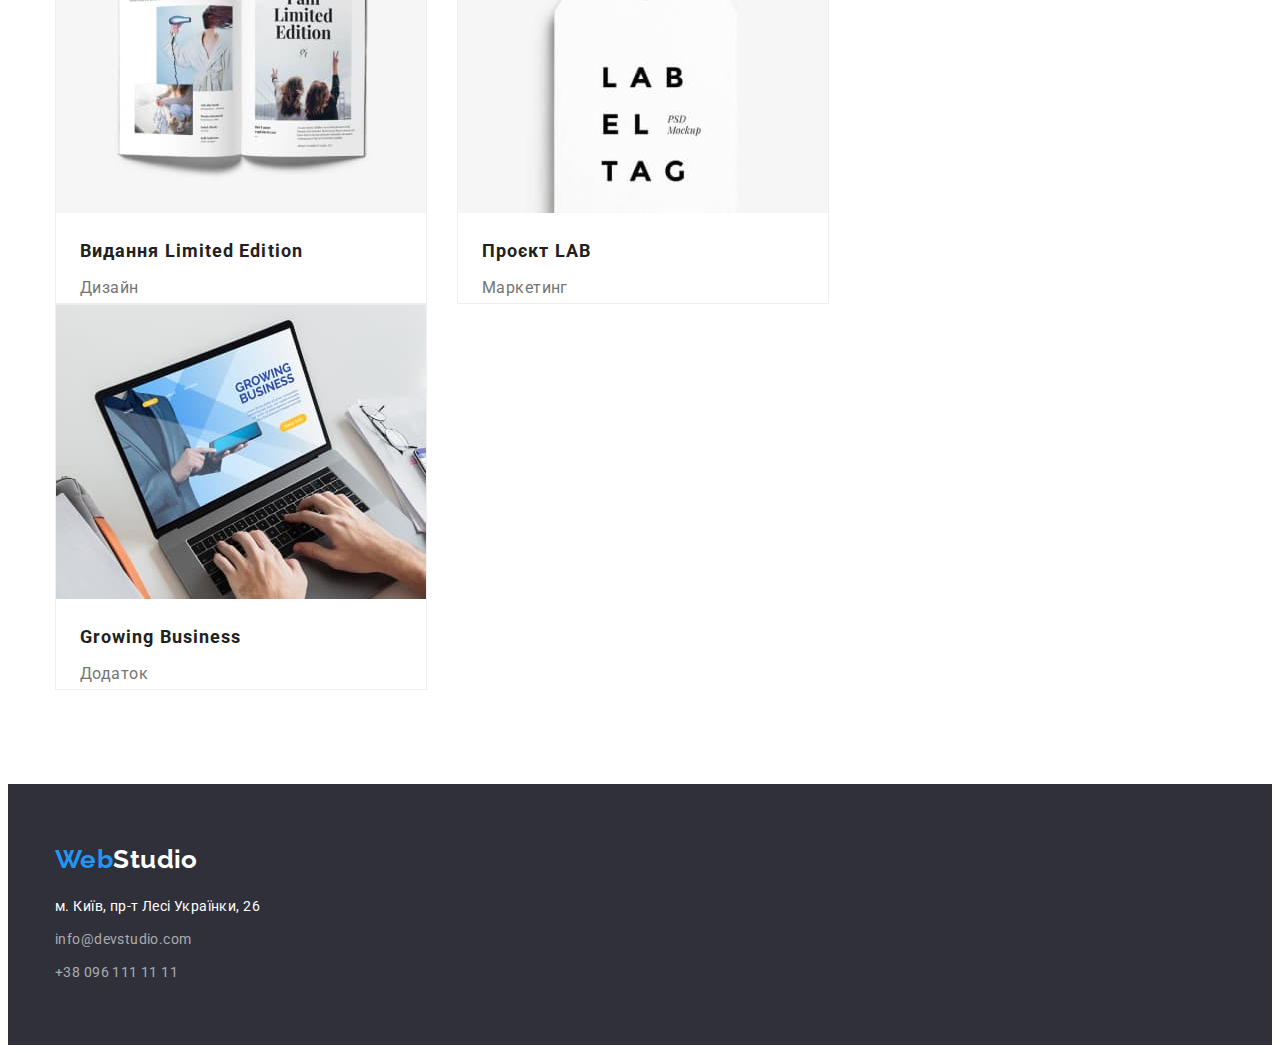
==== commit a27d7edd: "flex studio+portfolio" ====
--- a/portfolio.html
+++ b/portfolio.html
@@ -22,27 +22,27 @@
   </head>
   <body>
     <header>
-      <div class="container">
-        <nav>
+      <div class="container primary-nav">
+        <nav class="main-nav">
           <a class="link logo" href=""
             >Web<span class="header-logo">Studio</span></a
           >
-          <ul class="list">
-            <li><a class="link header-nav active-nav" href="">Студія</a></li>
-            <li>
-              <a class="link header-nav" href="./portfolio.html">Портфоліо</a>
-            </li>
-            <li><a class="link header-nav" href="">Контакти</a></li>
+          <ul class="list list-nav">
+            <li class="listnav-item"><a class="link header-nav" href="./index.html">Студія</a></li>
+            <li class="listnav-item">
+              <a class="link header-nav active-nav" href="">Портфоліо</a>
+            </li>
+            <li class="listnav-item"><a class="link header-nav" href="">Контакти</a></li>
           </ul>
         </nav>
 
-        <ul class="list">
-          <li>
+        <ul class="list list-contacts">
+          <li class="listcontacts-item">
             <a class="link header-mail" href="mailto:info@devstudio.com"
               >info@devstudio.com</a
             >
           </li>
-          <li>
+          <li class="listcontacts-item">
             <a class="link header-tel" href="tel:+380961111111"
               >+38 096 111 11 11</a
             >
@@ -56,34 +56,35 @@
         <div class="container">
           <h1 class="visually-hidden">Портфоліо</h1>
           <ul class="list filter">
-            <li>
+            <li class="filter-item">
               <button class="filter-button all-button" type="button">
                 Усі
               </button>
             </li>
-            <li>
+            <li class="filter-item">
               <button class="filter-button site-button" type="button">
                 Веб-сайти
               </button>
             </li>
-            <li>
+            <li class="filter-item">
               <button class="filter-button apps-button" type="button">
                 Додатки
               </button>
             </li>
-            <li>
+            <li class="filter-item">
               <button class="filter-button design-button" type="button">
                 Дизайн
               </button>
             </li>
-            <li>
+            <li class="filter-item">
               <button class="filter-button marketing-button" type="button">
                 Маркетинг
               </button>
-            </li>
-          </ul>
+            </li class="filter-item">
+          </ul>
+
           <ul class="list product">
-            <li>
+            <li class="product-item">
               <a class="link" href="">
                 <img
                   src="./images/portfolio/product1.jpg"
@@ -95,7 +96,7 @@
                 <p class="product-text">Веб-сайт</p>
               </a>
             </li>
-            <li>
+            <li class="product-item">
               <a class="link" href="">
                 <img
                   src="./images/portfolio/product2.jpg"
@@ -107,7 +108,7 @@
                 <p class="product-text">Дизайн</p>
               </a>
             </li>
-            <li>
+            <li class="product-item">
               <a class="link" href="">
                 <img
                   src="./images/portfolio/product3.jpg"
@@ -119,7 +120,7 @@
                 <p class="product-text">Додаток</p>
               </a>
             </li>
-            <li>
+            <li class="product-item">
               <a class="link" href="">
                 <img
                   src="./images/portfolio/product4.jpg"
@@ -131,7 +132,7 @@
                 <p class="product-text">Маркетинг</p>
               </a>
             </li>
-            <li>
+            <li class="product-item">
               <a class="link" href="">
                 <img
                   src="./images/portfolio/product5.jpg"
@@ -143,7 +144,7 @@
                 <p class="product-text">Додаток</p>
               </a>
             </li>
-            <li>
+            <li class="product-item">
               <a class="link" href="">
                 <img
                   src="./images/portfolio/product6.jpg"
@@ -155,7 +156,7 @@
                 <p class="product-text">Веб-сайт</p>
               </a>
             </li>
-            <li>
+            <li class="product-item">
               <a class="link" href="">
                 <img
                   src="./images/portfolio/product7.jpg"
@@ -167,7 +168,7 @@
                 <p class="product-text">Дизайн</p>
               </a>
             </li>
-            <li>
+            <li class="product-item">
               <a class="link" href="">
                 <img
                   src="./images/portfolio/product8.jpg"
@@ -179,7 +180,7 @@
                 <p class="product-text">Маркетинг</p>
               </a>
             </li>
-            <li>
+            <li class="product-item">
               <a class="link" href="">
                 <img
                   src="./images/portfolio/product9.jpg"
--- a/css/styles.css
+++ b/css/styles.css
@@ -30,16 +30,18 @@
 
 img {
   display: block;
+  max-width: 100%;
 }
 
 .container {
-  width: 1170px;
+  box-sizing: border-box;
+  width: 1200px;
   padding-left: 15px;
   padding-right: 15px;
   margin-left: auto;
   margin-right: auto;
   text-align: center;
-  outline: 1px solid tomato;
+  /* outline: 1px solid tomato; */
 }
 
 .section {
@@ -48,7 +50,20 @@
 }
 
 /* -------------------------Header------------------ */
+.primary-nav {
+  display: flex;
+  align-items: center;
+}
+
+.main-nav {
+  display: flex;
+  align-items: center;
+}
+
 .logo {
+  padding-top: 24px;
+  padding-bottom: 25px;
+
   font-family: "Raleway", sans-serif;
   font-weight: 700;
   font-size: 26px;
@@ -60,6 +75,15 @@
   color: #000000;
 }
 
+.list-nav {
+  display: flex;
+  margin-left: 93px;
+}
+
+.list-nav .listnav-item + .listnav-item {
+  margin-left: 50px;
+}
+
 .header-nav {
   font-weight: 500;
   line-height: 1.14;
@@ -74,6 +98,15 @@
 .header-nav:hover,
 .header-nav:focus {
   color: var(--btnbgd-linkactive-color);
+}
+
+.list-contacts {
+  display: flex;
+  margin-left: auto;
+}
+
+.list-contacts .listcontacts-item + .listcontacts-item {
+  margin-left: 50px;
 }
 
 .header-tel,
@@ -159,7 +192,21 @@
   overflow: hidden;
 }
 /* ------------hidden title------------ */
+.features-list {
+  display: flex;
+}
+
+.features-item {
+  width: 270px;
+  margin-right: 30px;
+}
+
+.features-item:last-child {
+  margin-right: 0;
+}
+
 .features-title {
+  text-align: left;
   font-weight: 700;
   font-size: 14px;
   line-height: 1.14;
@@ -170,6 +217,7 @@
 }
 
 .features-text {
+  text-align: left;
   line-height: 1.71;
   color: var(--secondery-text-color);
   margin-top: 0;
@@ -181,8 +229,16 @@
   padding-top: 0;
 }
 
-.apps {
-  /* margin-bottom: 50px; */
+.list-apps {
+  display: flex;
+}
+
+.apps-item {
+  margin-right: 30px;
+}
+
+.apps-item:last-child {
+  margin-right: 0;
 }
 
 .apps,
@@ -201,8 +257,22 @@
   background-color: var(--filter-btn-bgd-color);
 }
 
+.team-list {
+  display: flex;
+}
+
 .team-card {
+  width: 270px;
+  margin-right: 30px;
   padding-bottom: 30px;
+
+  box-shadow: 0px 1px 3px rgba(0, 0, 0, 0.12), 0px 1px 1px rgba(0, 0, 0, 0.14),
+    0px 2px 1px rgba(0, 0, 0, 0.2);
+  border-radius: 0px 0px 4px 4px;
+}
+
+.team-card:last-child {
+  margin-right: 0;
 }
 
 .team-member {
@@ -230,11 +300,24 @@
   background-color: var(--hero-footer-bgd-color);
 }
 
+.footer .container {
+  text-align: left;
+}
+
+.footer .logo {
+  display: inline-block;
+  padding-top: 0;
+  padding-bottom: 0;
+  margin-bottom: 20px;
+}
+
 .footer-logo {
   color: var(--herobtntext-primbgd-color);
 }
 
 .footer-adress {
+  display: inline-block;
+  margin-bottom: 9px;
   font-style: normal;
   line-height: 1.71;
   color: var(--herobtntext-primbgd-color);
@@ -256,6 +339,11 @@
   color: var(--btnbgd-linkactive-color);
 }
 
+.footer-mail {
+  display: inline-block;
+  margin-bottom: 9px;
+}
+
 /* -------------------------------------------------- */
 /* Portfolio.html */
 /* -------------------------------------------------- */
@@ -263,10 +351,14 @@
 /* Main */
 
 .filter {
+  display: flex;
+  justify-content: center;
   margin-bottom: 50px;
 }
 
 .filter-button {
+  padding: 6px 22px;
+
   font-family: inherit;
   font-weight: 500;
   font-size: 16px;
@@ -282,12 +374,41 @@
   cursor: pointer;
 }
 
+.filter-item {
+  margin-right: 8px;
+}
+
+.filter-item:last-child {
+  margin-right: 0;
+}
+
 .filter-button:hover {
   background: var(--btnbgd-linkactive-color);
   box-shadow: 0px 3px 1px rgba(0, 0, 0, 0.1), 0px 1px 2px rgba(0, 0, 0, 0.08),
     0px 2px 2px rgba(0, 0, 0, 0.12);
   border-radius: 4px;
   color: var(--herobtntext-primbgd-color);
+}
+
+.product {
+  display: flex;
+  flex-wrap: wrap;
+}
+
+.product-item {
+  width: 370px;
+margin-right: 30px;
+margin-bottom: 30px;
+
+border: 1px solid #EEEEEE;
+}
+
+.product-item:nth-child(3n) {
+  margin-right: 0;
+}
+
+.product-item:nth-last-child(-n + 3) {
+  margin-bottom: 0;
 }
 
 .product-title {
@@ -298,7 +419,9 @@
   color: var(--primary-text-color);
   margin-top: 20px;
   margin-bottom: 4px;
-
+  padding-left: 24px;
+  padding-right: 24px;
+  text-align: left;
 }
 
 .product-text {
@@ -307,4 +430,7 @@
   color: var(--secondery-text-color);
   margin-top: 0;
   margin-bottom: 0;
-}
+  padding-left: 24px;
+  padding-right: 24px;
+  text-align: left;
+}
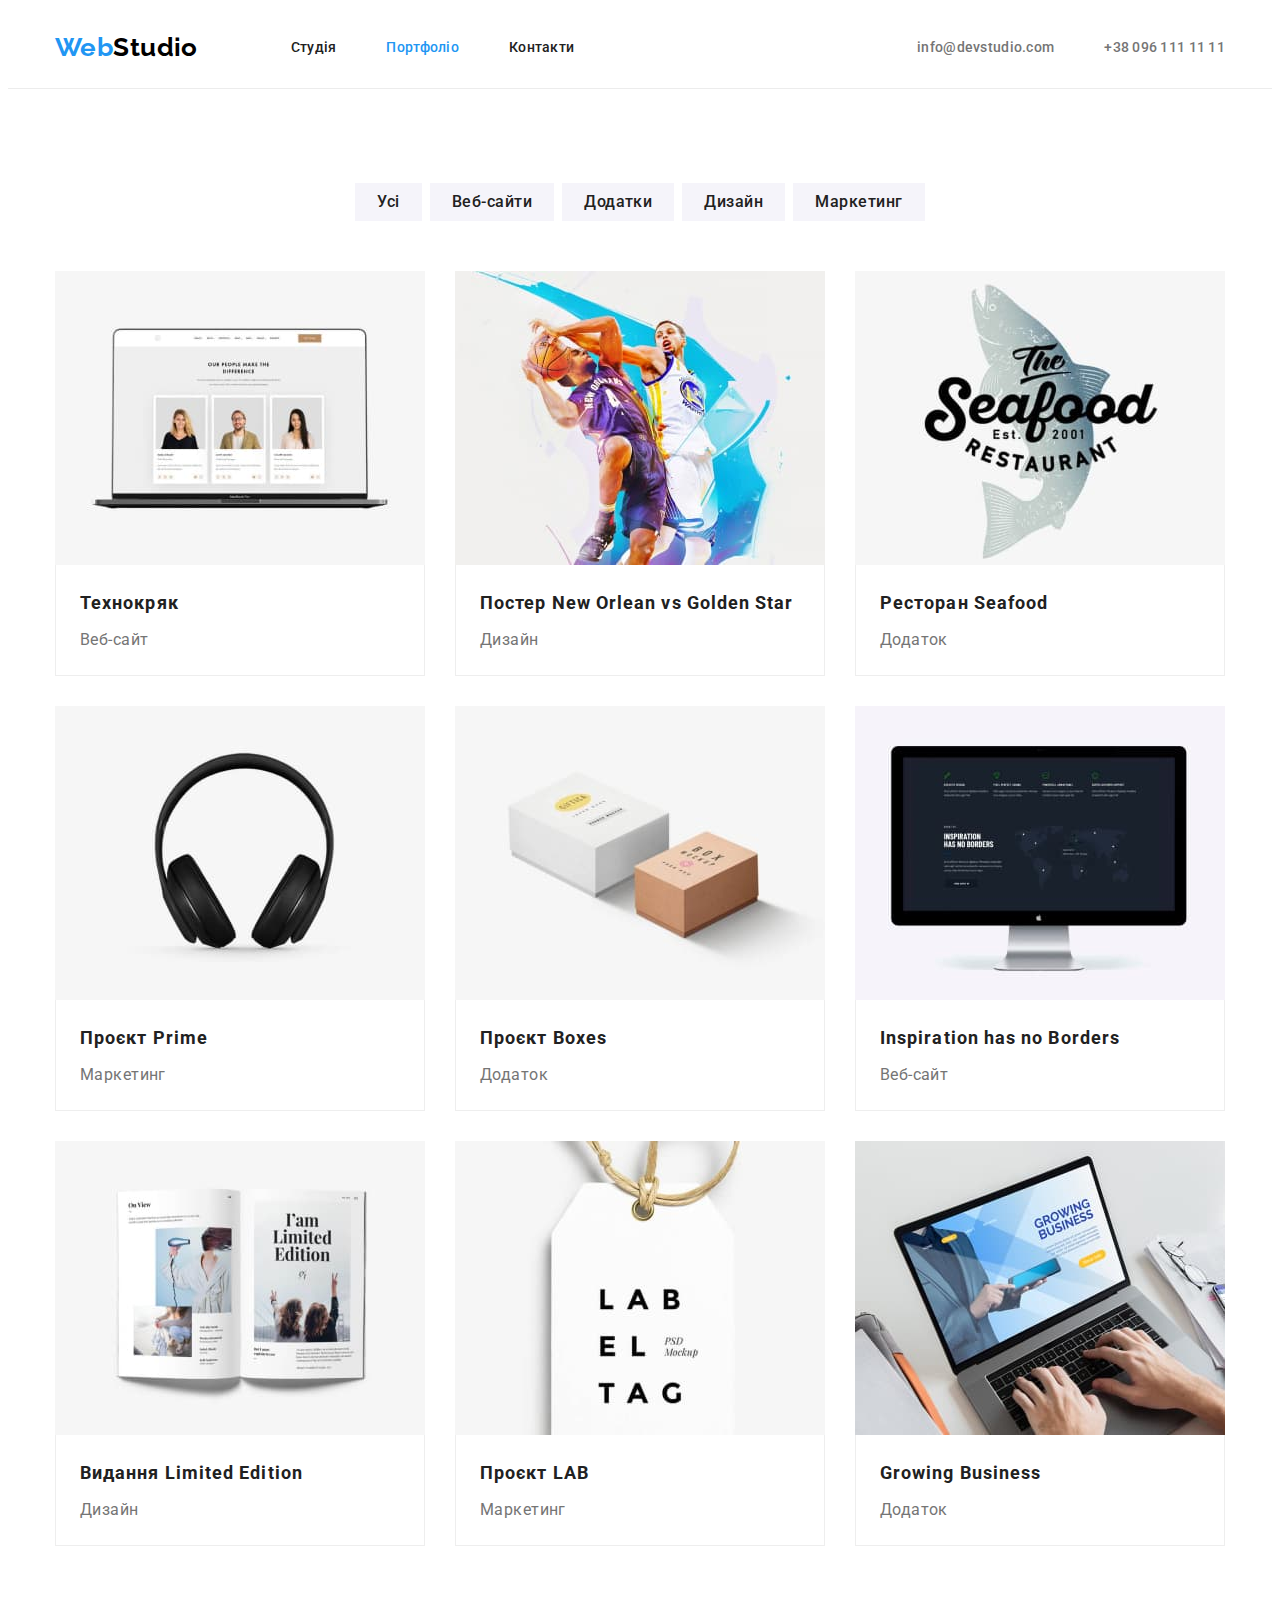
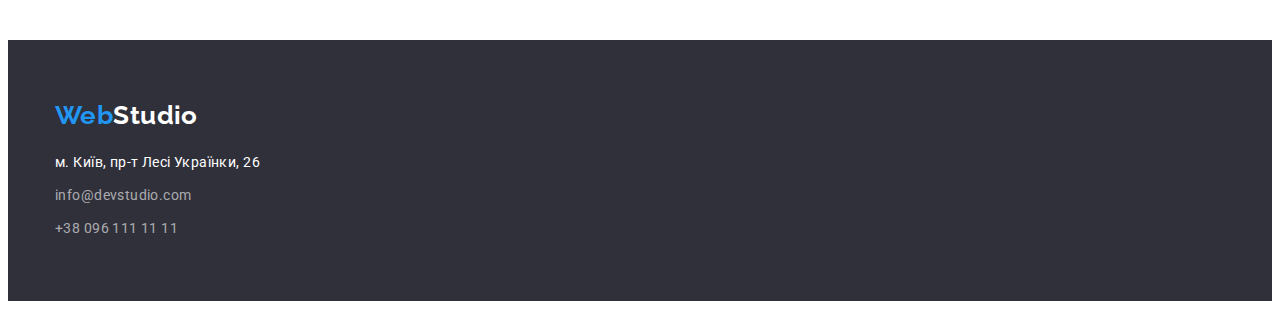
==== commit fc21ec32: "added gap" ====
--- a/portfolio.html
+++ b/portfolio.html
@@ -21,7 +21,7 @@
     <title>Портфоліо</title>
   </head>
   <body>
-    <header>
+    <header class="header-border">
       <div class="container primary-nav">
         <nav class="main-nav">
           <a class="link logo" href=""
@@ -92,8 +92,10 @@
                   width="370"
                   height="294"
                 />
-                <h2 class="product-title">Технокряк</h2>
-                <p class="product-text">Веб-сайт</p>
+                <div class="product-border">
+                  <h2 class="product-title">Технокряк</h2>
+                  <p class="product-text">Веб-сайт</p>
+                </div>
               </a>
             </li>
             <li class="product-item">
@@ -104,8 +106,10 @@
                   width="370"
                   height="294"
                 />
-                <h2 class="product-title">Постер New Orlean vs Golden Star</h2>
-                <p class="product-text">Дизайн</p>
+                <div class="product-border">
+                  <h2 class="product-title">Постер New Orlean vs Golden Star</h2>
+                  <p class="product-text">Дизайн</p>
+                </div>
               </a>
             </li>
             <li class="product-item">
@@ -116,8 +120,10 @@
                   width="370"
                   height="294"
                 />
-                <h2 class="product-title">Ресторан Seafood</h2>
-                <p class="product-text">Додаток</p>
+                <div class="product-border">
+                  <h2 class="product-title">Ресторан Seafood</h2>
+                  <p class="product-text">Додаток</p>
+                </div>
               </a>
             </li>
             <li class="product-item">
@@ -128,8 +134,10 @@
                   width="370"
                   height="294"
                 />
-                <h2 class="product-title">Проєкт Prime</h2>
-                <p class="product-text">Маркетинг</p>
+                <div class="product-border">
+                  <h2 class="product-title">Проєкт Prime</h2>
+                  <p class="product-text">Маркетинг</p>
+                </div>
               </a>
             </li>
             <li class="product-item">
@@ -140,8 +148,10 @@
                   width="370"
                   height="294"
                 />
-                <h2 class="product-title">Проєкт Boxes</h2>
-                <p class="product-text">Додаток</p>
+                <div class="product-border">
+                  <h2 class="product-title">Проєкт Boxes</h2>
+                  <p class="product-text">Додаток</p>
+                </div>
               </a>
             </li>
             <li class="product-item">
@@ -152,8 +162,10 @@
                   width="370"
                   height="294"
                 />
-                <h2 class="product-title">Inspiration has no Borders</h2>
-                <p class="product-text">Веб-сайт</p>
+                <div class="product-border">
+                  <h2 class="product-title">Inspiration has no Borders</h2>
+                  <p class="product-text">Веб-сайт</p>
+                </div>
               </a>
             </li>
             <li class="product-item">
@@ -164,8 +176,10 @@
                   width="370"
                   height="294"
                 />
-                <h2 class="product-title">Видання Limited Edition</h2>
-                <p class="product-text">Дизайн</p>
+                <div class="product-border">
+                  <h2 class="product-title">Видання Limited Edition</h2>
+                  <p class="product-text">Дизайн</p>
+                </div>
               </a>
             </li>
             <li class="product-item">
@@ -176,8 +190,10 @@
                   width="370"
                   height="294"
                 />
-                <h2 class="product-title">Проєкт LAB</h2>
-                <p class="product-text">Маркетинг</p>
+                <div class="product-border">
+                  <h2 class="product-title">Проєкт LAB</h2>
+                  <p class="product-text">Маркетинг</p>
+                </div>
               </a>
             </li>
             <li class="product-item">
@@ -188,8 +204,10 @@
                   width="370"
                   height="294"
                 />
-                <h2 class="product-title">Growing Business</h2>
-                <p class="product-text">Додаток</p>
+                <div class="product-border">
+                  <h2 class="product-title">Growing Business</h2>
+                  <p class="product-text">Додаток</p>
+                </div>
               </a>
             </li>
           </ul>
--- a/css/styles.css
+++ b/css/styles.css
@@ -50,6 +50,10 @@
 }
 
 /* -------------------------Header------------------ */
+.header-border {
+  border-bottom: 1px solid #ececec;
+}
+
 .primary-nav {
   display: flex;
   align-items: center;
@@ -194,16 +198,18 @@
 /* ------------hidden title------------ */
 .features-list {
   display: flex;
+  gap: 30px;
 }
 
 .features-item {
-  width: 270px;
-  margin-right: 30px;
-}
-
-.features-item:last-child {
+  /* width: 270px; */
+  width: calc((100% - 90px) / 4);
+  /* margin-right: 30px; */
+}
+
+/* .features-item:last-child {
   margin-right: 0;
-}
+} */
 
 .features-title {
   text-align: left;
@@ -231,14 +237,11 @@
 
 .list-apps {
   display: flex;
+  gap: 30px;
 }
 
 .apps-item {
-  margin-right: 30px;
-}
-
-.apps-item:last-child {
-  margin-right: 0;
+  width: calc((100% - 60px) / 3);
 }
 
 .apps,
@@ -259,20 +262,16 @@
 
 .team-list {
   display: flex;
+  gap: 30px;
 }
 
 .team-card {
-  width: 270px;
-  margin-right: 30px;
+  width: calc((100% - 90px) / 4);
   padding-bottom: 30px;
 
   box-shadow: 0px 1px 3px rgba(0, 0, 0, 0.12), 0px 1px 1px rgba(0, 0, 0, 0.14),
     0px 2px 1px rgba(0, 0, 0, 0.2);
   border-radius: 0px 0px 4px 4px;
-}
-
-.team-card:last-child {
-  margin-right: 0;
 }
 
 .team-member {
@@ -353,6 +352,7 @@
 .filter {
   display: flex;
   justify-content: center;
+  gap: 8px;
   margin-bottom: 50px;
 }
 
@@ -374,14 +374,6 @@
   cursor: pointer;
 }
 
-.filter-item {
-  margin-right: 8px;
-}
-
-.filter-item:last-child {
-  margin-right: 0;
-}
-
 .filter-button:hover {
   background: var(--btnbgd-linkactive-color);
   box-shadow: 0px 3px 1px rgba(0, 0, 0, 0.1), 0px 1px 2px rgba(0, 0, 0, 0.08),
@@ -393,22 +385,11 @@
 .product {
   display: flex;
   flex-wrap: wrap;
+  gap: 30px;
 }
 
 .product-item {
-  width: 370px;
-margin-right: 30px;
-margin-bottom: 30px;
-
-border: 1px solid #EEEEEE;
-}
-
-.product-item:nth-child(3n) {
-  margin-right: 0;
-}
-
-.product-item:nth-last-child(-n + 3) {
-  margin-bottom: 0;
+  width: calc((100% - 60px) / 3);
 }
 
 .product-title {
@@ -417,10 +398,8 @@
   line-height: 2;
   letter-spacing: 0.06em;
   color: var(--primary-text-color);
-  margin-top: 20px;
+  margin-top: 0;
   margin-bottom: 4px;
-  padding-left: 24px;
-  padding-right: 24px;
   text-align: left;
 }
 
@@ -430,7 +409,12 @@
   color: var(--secondery-text-color);
   margin-top: 0;
   margin-bottom: 0;
-  padding-left: 24px;
-  padding-right: 24px;
   text-align: left;
 }
+
+.product-border {
+  padding: 20px 24px;
+  border-right: 1px solid #eeeeee;
+  border-bottom: 1px solid #eeeeee;
+  border-left: 1px solid #eeeeee;
+}
